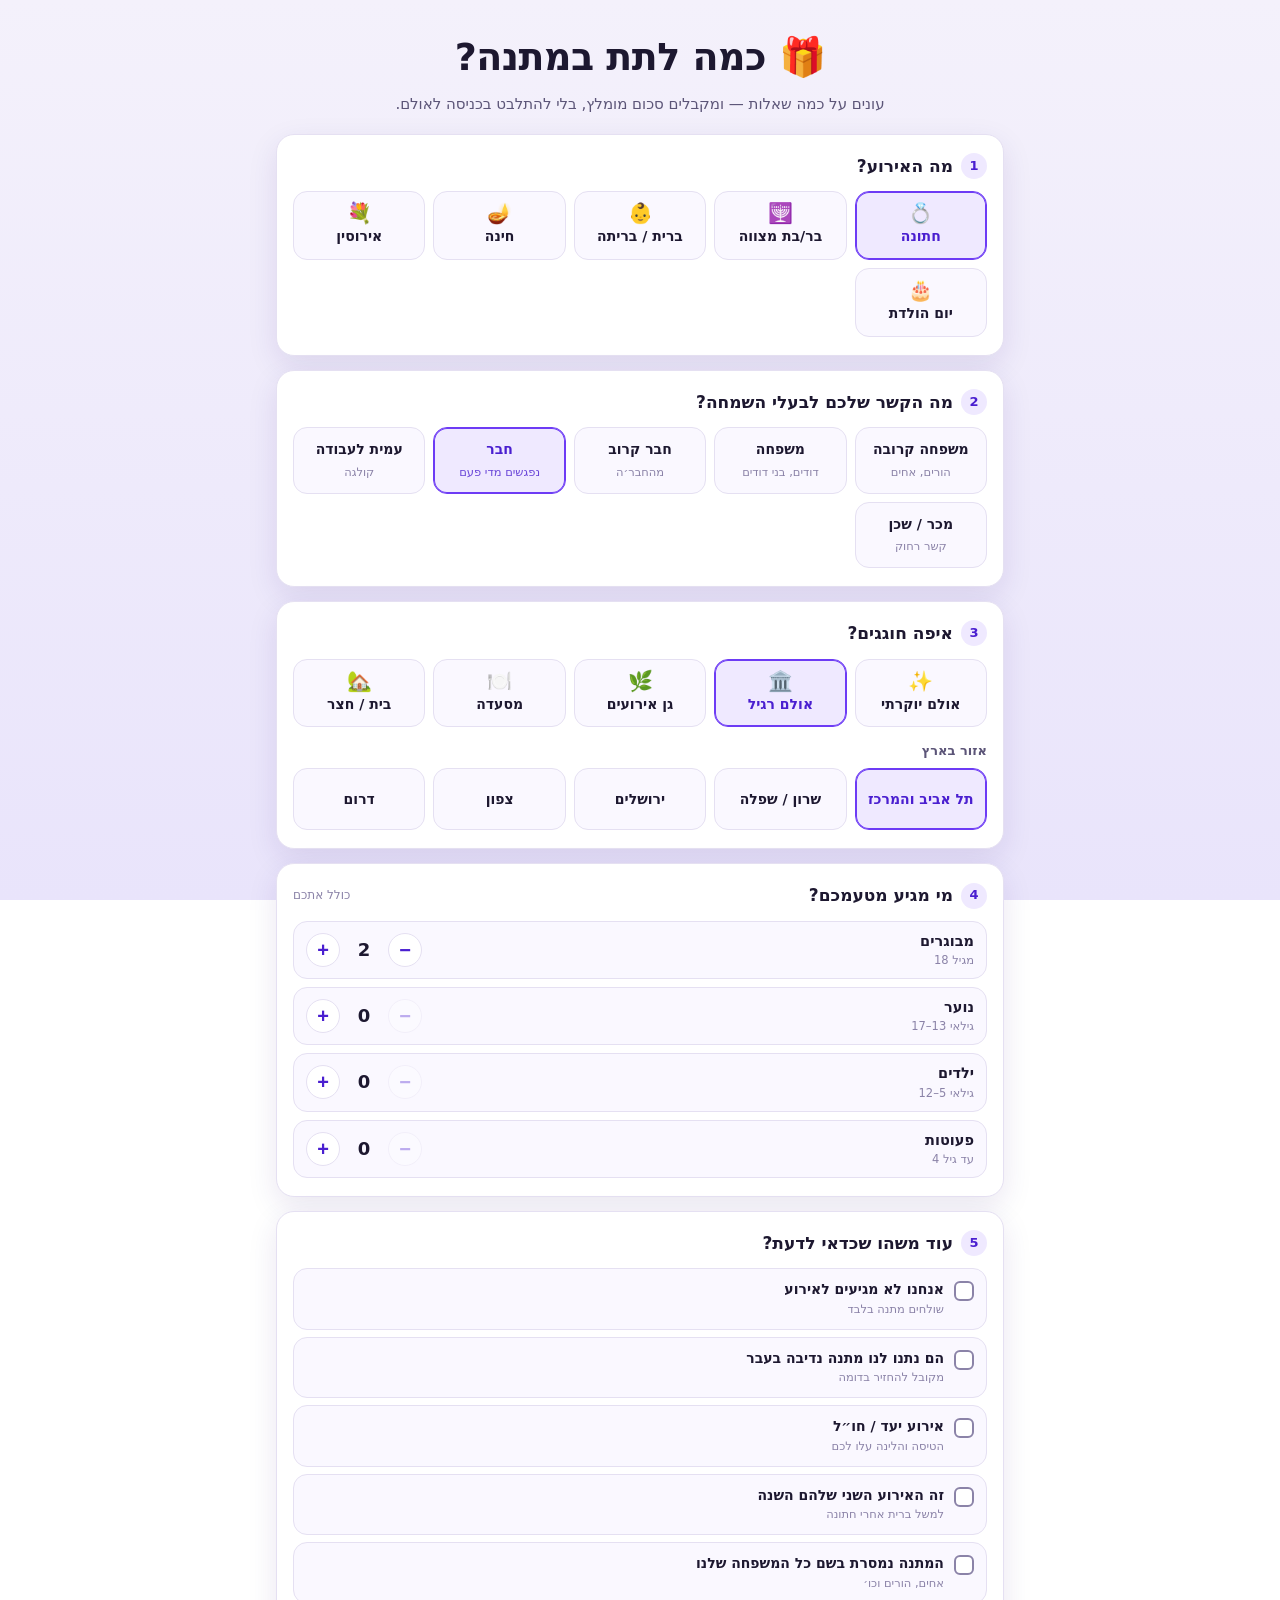
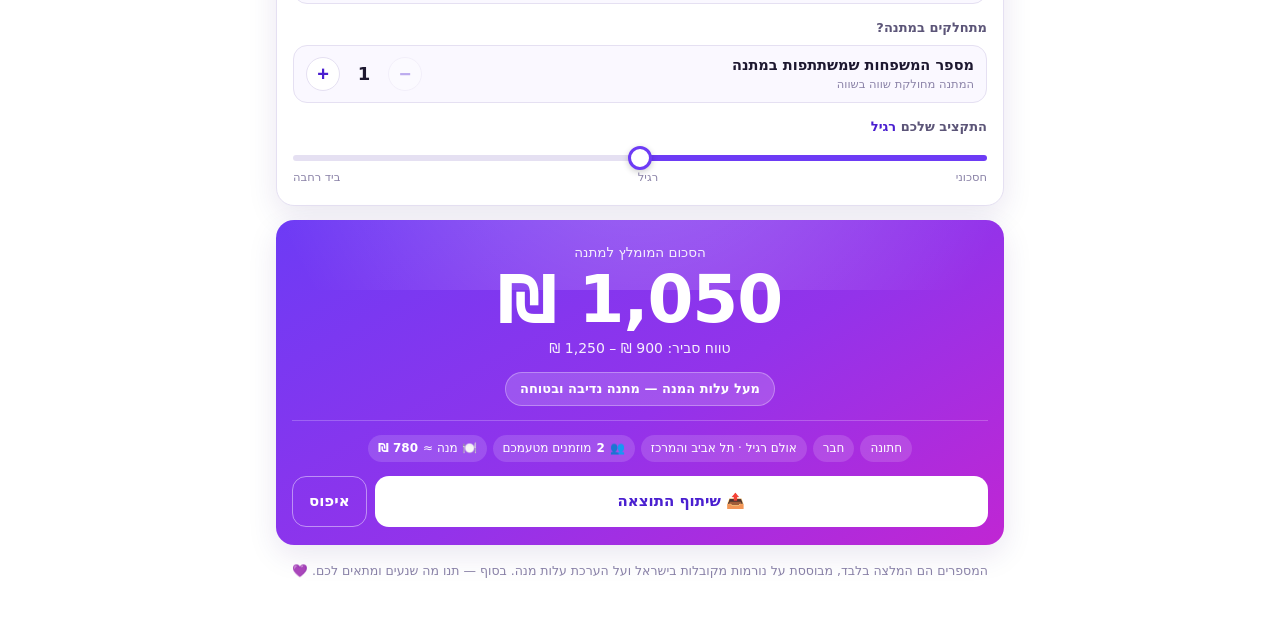
==== index.html @ 2545c708 "Add files via upload" ====
<!DOCTYPE html>
<html lang="he" dir="rtl">
<head>
<meta charset="utf-8">
<meta name="viewport" content="width=device-width, initial-scale=1, viewport-fit=cover">
<title>כמה לתת במתנה? מחשבון מתנות לאירועים</title>
<meta name="description" content="מחשבון עברי שמחשב כמה כסף מקובל לתת במתנה בחתונה, בר מצווה, ברית ואירועים נוספים — לפי הקשר שלכם, סוג האולם, האזור ומספר האורחים.">
<meta name="theme-color" content="#6d3bf5">

<meta property="og:type" content="website">
<meta property="og:site_name" content="כמה לתת במתנה?">
<meta property="og:locale" content="he_IL">
<meta property="og:url" content="https://shayh22.github.io/movie-ticket-booking/">
<meta property="og:title" content="כמה לתת במתנה? 🎁">
<meta property="og:description" content="חתונה? בר מצווה? ברית? עונים על כמה שאלות ומקבלים סכום מומלץ — לפי הקרבה, האולם, האזור וכמה אנשים מגיעים.">
<meta property="og:image" content="https://shayh22.github.io/movie-ticket-booking/og-image.png">
<meta property="og:image:width" content="1200">
<meta property="og:image:height" content="630">
<meta property="og:image:alt" content="מחשבון מתנות לאירועים בעברית">
<meta name="twitter:card" content="summary_large_image">
<meta name="twitter:title" content="כמה לתת במתנה? 🎁">
<meta name="twitter:description" content="מחשבון מתנות לאירועים — סכום מומלץ בכמה קליקים.">
<meta name="twitter:image" content="https://shayh22.github.io/movie-ticket-booking/og-image.png">
<link rel="icon" href="data:image/svg+xml,<svg xmlns='http://www.w3.org/2000/svg' viewBox='0 0 100 100'><text y='.9em' font-size='90'>🎁</text></svg>">

<style>
  :root{
    --bg:#f4f1fb;
    --bg2:#e9e4fb;
    --card:#ffffff;
    --card-soft:#faf8ff;
    --ink:#1d1830;
    --ink-soft:#5c5578;
    --ink-faint:#8b83a8;
    --line:#e5e0f2;
    --brand:#6d3bf5;
    --brand-ink:#4a1fd0;
    --brand-soft:#efe9ff;
    --accent:#f5a524;
    --good:#12a150;
    --shadow:0 10px 30px rgba(50,20,120,.10);
    --radius:18px;
  }
  @media (prefers-color-scheme: dark){
    :root{
      --bg:#14111f;
      --bg2:#1b1730;
      --card:#1e1a2e;
      --card-soft:#252038;
      --ink:#f2effc;
      --ink-soft:#bdb5d6;
      --ink-faint:#8d85a8;
      --line:#332c4d;
      --brand:#a78bfa;
      --brand-ink:#c4b2ff;
      --brand-soft:#2b2447;
      --accent:#fbbf24;
      --good:#4ade80;
      --shadow:0 10px 30px rgba(0,0,0,.35);
    }
  }
  *{box-sizing:border-box}
  html,body{margin:0;padding:0}
  body{
    font-family:"Heebo","Assistant","Rubik",system-ui,-apple-system,"Segoe UI","Noto Sans Hebrew",Arial,sans-serif;
    background:linear-gradient(180deg,var(--bg) 0%,var(--bg2) 100%);
    background-attachment:fixed;
    color:var(--ink);
    line-height:1.55;
    -webkit-text-size-adjust:100%;
    padding:0 0 40px;
  }
  .wrap{max-width:760px;margin:0 auto;padding:0 16px}

  header.top{padding:28px 0 18px;text-align:center}
  header.top h1{margin:0 0 6px;font-size:clamp(26px,6vw,38px);letter-spacing:-.5px}
  header.top h1 .emoji{-webkit-text-fill-color:initial}
  header.top p{margin:0;color:var(--ink-soft);font-size:15px}

  .card{
    background:var(--card);
    border:1px solid var(--line);
    border-radius:var(--radius);
    box-shadow:var(--shadow);
    padding:18px 16px;
    margin-bottom:14px;
  }
  .step{display:flex;align-items:center;gap:8px;margin:0 0 12px}
  .step .num{
    flex:0 0 26px;width:26px;height:26px;border-radius:50%;
    background:var(--brand-soft);color:var(--brand-ink);
    font-size:13px;font-weight:700;display:grid;place-items:center;
  }
  .step h2{margin:0;font-size:17px;font-weight:700}
  .step .hint{margin-inline-start:auto;font-size:12px;color:var(--ink-faint)}

  .chips{display:grid;grid-template-columns:repeat(auto-fit,minmax(112px,1fr));gap:8px}
  .chip{
    appearance:none;-webkit-tap-highlight-color:transparent;
    border:1.5px solid var(--line);background:var(--card-soft);color:var(--ink);
    border-radius:14px;padding:11px 8px;cursor:pointer;text-align:center;
    font:inherit;font-size:14px;font-weight:600;
    transition:transform .12s ease,border-color .12s ease,background .12s ease;
    display:flex;flex-direction:column;align-items:center;gap:3px;min-height:62px;justify-content:center;
  }
  .chip .ic{font-size:20px;line-height:1}
  .chip small{font-weight:500;font-size:11.5px;color:var(--ink-faint);display:block}
  .chip:hover{border-color:var(--brand)}
  .chip:active{transform:scale(.97)}
  .chip[aria-checked="true"]{
    background:var(--brand-soft);border-color:var(--brand);color:var(--brand-ink);
    box-shadow:inset 0 0 0 1px var(--brand);
  }
  .chip[aria-checked="true"] small{color:var(--brand-ink);opacity:.8}
  .chip:focus-visible{outline:3px solid var(--brand);outline-offset:2px}

  .sub{margin-top:14px}
  .sub-label{font-size:13px;font-weight:600;color:var(--ink-soft);margin:0 0 7px}

  .counters{display:grid;gap:8px}
  .counter{
    display:flex;align-items:center;gap:10px;
    background:var(--card-soft);border:1px solid var(--line);border-radius:14px;padding:8px 12px;
  }
  .counter .name{flex:1;font-size:14.5px;font-weight:600}
  .counter .name small{display:block;font-weight:400;font-size:11.5px;color:var(--ink-faint)}
  .counter .val{min-width:28px;text-align:center;font-size:18px;font-weight:700;font-variant-numeric:tabular-nums}
  .rnd{
    width:34px;height:34px;border-radius:50%;border:1.5px solid var(--line);
    background:var(--card);color:var(--brand-ink);font-size:20px;font-weight:700;line-height:1;
    cursor:pointer;display:grid;place-items:center;padding:0;transition:transform .1s ease;
  }
  .rnd:hover{border-color:var(--brand)}
  .rnd:active{transform:scale(.9)}
  .rnd[disabled]{opacity:.35;cursor:not-allowed}

  .toggles{display:grid;gap:7px}
  .toggle{
    display:flex;align-items:flex-start;gap:10px;cursor:pointer;
    background:var(--card-soft);border:1.5px solid var(--line);border-radius:14px;padding:10px 12px;
    font-size:14px;transition:border-color .12s ease,background .12s ease;
  }
  .toggle:hover{border-color:var(--brand)}
  .toggle input{
    appearance:none;-webkit-appearance:none;margin:2px 0 0;flex:0 0 20px;width:20px;height:20px;
    border:2px solid var(--ink-faint);border-radius:6px;background:var(--card);cursor:pointer;position:relative;
  }
  .toggle input:checked{background:var(--brand);border-color:var(--brand)}
  .toggle input:checked::after{
    content:"✓";position:absolute;inset:0;display:grid;place-items:center;
    color:#fff;font-size:13px;font-weight:800;
  }
  .toggle input:focus-visible{outline:3px solid var(--brand);outline-offset:2px}
  .toggle:has(input:checked){border-color:var(--brand);background:var(--brand-soft)}
  .toggle .t-text{font-weight:600}
  .toggle .t-text small{display:block;font-weight:400;font-size:11.5px;color:var(--ink-faint)}

  .slider-row{margin-top:14px}
  input[type=range]{
    -webkit-appearance:none;appearance:none;width:100%;height:6px;border-radius:6px;
    background:linear-gradient(to left,var(--brand) 0%,var(--brand) 50%,var(--line) 50%,var(--line) 100%);
    outline:none;margin:10px 0 4px;
  }
  input[type=range]::-webkit-slider-thumb{
    -webkit-appearance:none;width:24px;height:24px;border-radius:50%;background:#fff;
    border:3px solid var(--brand);cursor:pointer;box-shadow:0 2px 6px rgba(0,0,0,.2);
  }
  input[type=range]::-moz-range-thumb{
    width:20px;height:20px;border-radius:50%;background:#fff;border:3px solid var(--brand);cursor:pointer;
  }
  .scale{display:flex;justify-content:space-between;font-size:11.5px;color:var(--ink-faint)}

  /* result */
  .result{
    background:linear-gradient(150deg,#6d3bf5 0%,#9333ea 55%,#c026d3 100%);
    color:#fff;border:none;text-align:center;padding:22px 16px 18px;position:relative;overflow:hidden;
  }
  .result::after{
    content:"";position:absolute;inset:-40% -20% auto;height:200px;
    background:radial-gradient(circle at 50% 0,rgba(255,255,255,.28),transparent 70%);pointer-events:none;
  }
  .result .lbl{font-size:13.5px;opacity:.9;margin:0}
  .amount{font-size:clamp(44px,13vw,66px);font-weight:800;line-height:1.05;margin:2px 0 0;font-variant-numeric:tabular-nums;letter-spacing:-1px}
  .range{font-size:14px;opacity:.92;margin:4px 0 0;font-variant-numeric:tabular-nums}
  .verdict{
    display:inline-block;margin-top:12px;background:rgba(255,255,255,.16);
    border:1px solid rgba(255,255,255,.3);border-radius:999px;padding:6px 14px;font-size:13px;font-weight:600;
  }
  .breakdown{
    display:flex;flex-wrap:wrap;gap:6px;justify-content:center;margin-top:14px;
    padding-top:14px;border-top:1px solid rgba(255,255,255,.22);
  }
  .bd{
    background:rgba(255,255,255,.14);border-radius:999px;padding:4px 10px;font-size:12px;
    display:inline-flex;gap:5px;align-items:center;
  }
  .bd b{font-weight:700}

  .actions{display:grid;grid-template-columns:1fr auto;gap:8px;margin-top:14px}
  .btn{
    font:inherit;font-size:15px;font-weight:700;border-radius:14px;padding:13px 16px;cursor:pointer;
    border:1.5px solid transparent;transition:transform .1s ease,opacity .12s ease;
    display:inline-flex;align-items:center;justify-content:center;gap:7px;
  }
  .btn:active{transform:scale(.98)}
  .btn-share{background:#fff;color:var(--brand-ink)}
  .btn-ghost{background:transparent;color:#fff;border-color:rgba(255,255,255,.45)}

  .note{font-size:12.5px;color:var(--ink-faint);text-align:center;margin:16px 0 0;padding:0 8px}
  .note a{color:var(--brand-ink)}

  .toast{
    position:fixed;inset-inline:0;bottom:22px;margin:auto;width:max-content;max-width:90vw;
    background:var(--ink);color:var(--bg);padding:10px 18px;border-radius:999px;font-size:14px;font-weight:600;
    opacity:0;transform:translateY(12px);transition:opacity .2s ease,transform .2s ease;pointer-events:none;z-index:9;
  }
  .toast.show{opacity:1;transform:translateY(0)}

  .disabled-block{opacity:.4;pointer-events:none;filter:grayscale(.5)}
  @media (max-width:380px){ .chips{grid-template-columns:repeat(2,1fr)} }
</style>
</head>
<body>

<div class="wrap">
  <header class="top">
    <h1><span class="emoji">🎁</span> כמה לתת במתנה?</h1>
    <p>עונים על כמה שאלות — ומקבלים סכום מומלץ, בלי להתלבט בכניסה לאולם.</p>
  </header>

  <!-- 1 -->
  <section class="card">
    <div class="step"><span class="num">1</span><h2>מה האירוע?</h2></div>
    <div class="chips" id="events" role="radiogroup" aria-label="סוג האירוע"></div>
  </section>

  <!-- 2 -->
  <section class="card">
    <div class="step"><span class="num">2</span><h2>מה הקשר שלכם לבעלי השמחה?</h2></div>
    <div class="chips" id="relations" role="radiogroup" aria-label="מידת הקרבה"></div>
  </section>

  <!-- 3 -->
  <section class="card">
    <div class="step"><span class="num">3</span><h2>איפה חוגגים?</h2></div>
    <div class="chips" id="venues" role="radiogroup" aria-label="סוג המקום"></div>
    <div class="sub">
      <p class="sub-label">אזור בארץ</p>
      <div class="chips" id="regions" role="radiogroup" aria-label="אזור"></div>
    </div>
  </section>

  <!-- 4 -->
  <section class="card" id="guestsCard">
    <div class="step"><span class="num">4</span><h2>מי מגיע מטעמכם?</h2><span class="hint">כולל אתכם</span></div>
    <div class="counters" id="guests"></div>
  </section>

  <!-- 5 -->
  <section class="card">
    <div class="step"><span class="num">5</span><h2>עוד משהו שכדאי לדעת?</h2></div>
    <div class="toggles" id="mods"></div>

    <div class="sub">
      <p class="sub-label">מתחלקים במתנה?</p>
      <div class="counters">
        <div class="counter">
          <div class="name">מספר המשפחות שמשתתפות במתנה<small>המתנה מחולקת שווה בשווה</small></div>
          <button class="rnd" type="button" id="splitMinus" aria-label="פחות משתתפים">−</button>
          <div class="val" id="splitVal" aria-live="polite">1</div>
          <button class="rnd" type="button" id="splitPlus" aria-label="עוד משתתפים">+</button>
        </div>
      </div>
    </div>

    <div class="slider-row">
      <p class="sub-label">התקציב שלכם <span id="budgetLabel" style="color:var(--brand-ink)">רגיל</span></p>
      <input type="range" id="budget" min="0" max="4" step="1" value="2" aria-label="רמת התקציב">
      <div class="scale"><span>חסכוני</span><span>רגיל</span><span>ביד רחבה</span></div>
    </div>
  </section>

  <!-- result -->
  <section class="card result" aria-live="polite">
    <p class="lbl" id="resultLabel">הסכום המומלץ למתנה</p>
    <p class="amount" id="amount">₪0</p>
    <p class="range" id="range"></p>
    <div><span class="verdict" id="verdict"></span></div>
    <div class="breakdown" id="breakdown"></div>
    <div class="actions">
      <button class="btn btn-share" id="shareBtn" type="button">📤 שיתוף התוצאה</button>
      <button class="btn btn-ghost" id="resetBtn" type="button">איפוס</button>
    </div>
  </section>

  <p class="note">
    המספרים הם המלצה בלבד, מבוססת על נורמות מקובלות בישראל ועל הערכת עלות מנה.
    בסוף — תנו מה שנעים ומתאים לכם. 💜
  </p>
</div>

<div class="toast" id="toast"></div>

<script>
/* ═══════════════════════════════════════════════════════════════
   CONFIG — כל טבלאות החישוב במקום אחד. אפשר לכוונן בלי לגעת בקוד.
   base  = הסכום ההתחלתי לאדם אחד (₪)
   plate = עלות מנה משוערת לאדם (₪) — משמשת כרצפה: לא נותנים פחות מהמנה
   mult  = מקדם הכפלה
   ═══════════════════════════════════════════════════════════════ */
const CONFIG = {
  currency: 'ILS',
  roundTo: 50,          // עיגול הסכום הסופי
  rangeDown: 0.85,      // גבול תחתון של הטווח המוצג
  rangeUp: 1.20,        // גבול עליון של הטווח המוצג
  minGift: 100,         // מתחת לזה לא מציעים
  notAttendingFactor: 0.55, // מתנה כשלא מגיעים לאירוע

  events: {
    wedding:   { label:'חתונה',        ic:'💍', base:450, plate:340 },
    barmitzva: { label:'בר/בת מצווה',  ic:'🕎', base:360, plate:280 },
    brit:      { label:'ברית / בריתה', ic:'👶', base:280, plate:180 },
    henna:     { label:'חינה',         ic:'🪔', base:350, plate:250 },
    engagement:{ label:'אירוסין',      ic:'💐', base:300, plate:190 },
    birthday:  { label:'יום הולדת',    ic:'🎂', base:200, plate:120 }
  },

  relations: {
    family1:  { label:'משפחה קרובה', note:'הורים, אחים', mult:1.75 },
    family2:  { label:'משפחה',       note:'דודים, בני דודים', mult:1.25 },
    bff:      { label:'חבר קרוב',    note:'מהחבר׳ה', mult:1.30 },
    friend:   { label:'חבר',         note:'נפגשים מדי פעם', mult:1.00 },
    colleague:{ label:'עמית לעבודה', note:'קולגה', mult:0.85 },
    acquaint: { label:'מכר / שכן',   note:'קשר רחוק', mult:0.75 }
  },

  venues: {
    luxury:  { label:'אולם יוקרתי', ic:'✨', mult:1.25, plate:1.45 },
    hall:    { label:'אולם רגיל',   ic:'🏛️', mult:1.00, plate:1.00 },
    garden:  { label:'גן אירועים',  ic:'🌿', mult:1.05, plate:1.10 },
    resto:   { label:'מסעדה',       ic:'🍽️', mult:1.05, plate:1.05 },
    home:    { label:'בית / חצר',   ic:'🏡', mult:0.75, plate:0.45 }
  },

  regions: {
    center: { label:'תל אביב והמרכז', mult:1.15 },
    sharon: { label:'שרון / שפלה',    mult:1.05 },
    jlm:    { label:'ירושלים',        mult:1.00 },
    north:  { label:'צפון',           mult:0.92 },
    south:  { label:'דרום',           mult:0.92 }
  },

  // כמה "שווה" כל אורח בחישוב (מבוגר = 1)
  guests: [
    { id:'adults',   label:'מבוגרים',  note:'מגיל 18',       weight:1.00, def:2, max:12 },
    { id:'teens',    label:'נוער',     note:'גילאי 13–17',   weight:0.80, def:0, max:10 },
    { id:'kids',     label:'ילדים',    note:'גילאי 5–12',    weight:0.45, def:0, max:10 },
    { id:'toddlers', label:'פעוטות',   note:'עד גיל 4',      weight:0.00, def:0, max:10 }
  ],

  modifiers: [
    { id:'notAttending', label:'אנחנו לא מגיעים לאירוע', note:'שולחים מתנה בלבד', special:'notAttending' },
    { id:'generousPast', label:'הם נתנו לנו מתנה נדיבה בעבר', note:'מקובל להחזיר בדומה', mult:1.12 },
    { id:'destination',  label:'אירוע יעד / חו״ל', note:'הטיסה והלינה עלו לכם', mult:0.85 },
    { id:'secondEvent',  label:'זה האירוע השני שלהם השנה', note:'למשל ברית אחרי חתונה', mult:0.90 },
    { id:'closeCircle',  label:'המתנה נמסרת בשם כל המשפחה שלנו', note:'אחים, הורים וכו׳', mult:1.15 }
  ],

  budgets: [
    { label:'חסכוני מאוד', mult:0.78 },
    { label:'חסכוני',      mult:0.90 },
    { label:'רגיל',        mult:1.00 },
    { label:'נדיב',        mult:1.12 },
    { label:'ביד רחבה',    mult:1.28 }
  ],

  // הודעת סיכום לפי היחס בין המתנה לעלות המנה
  verdicts: [
    { min:0.00, text:'מכסה חלק מהמנה — מתאים כשלא מגיעים או כשהקשר רחוק' },
    { min:1.00, text:'מכסה את המנה — סכום מכובד ומקובל' },
    { min:1.25, text:'מעל עלות המנה — מתנה נדיבה ובטוחה' },
    { min:1.70, text:'מתנה מאוד נדיבה — מתאימה לקשר קרוב במיוחד' }
  ],

  defaults: { event:'wedding', relation:'friend', venue:'hall', region:'center', budget:2 },

  share: {
    url: 'https://shayh22.github.io/movie-ticket-booking/',
    title: 'כמה לתת במתנה? 🎁'
  },

  storageKey: 'gift-calc-v1'
};

/* ═══════════════ מצב ═══════════════ */
const state = {
  event: CONFIG.defaults.event,
  relation: CONFIG.defaults.relation,
  venue: CONFIG.defaults.venue,
  region: CONFIG.defaults.region,
  budget: CONFIG.defaults.budget,
  split: 1,
  guests: {},
  mods: {}
};
CONFIG.guests.forEach(g => state.guests[g.id] = g.def);
CONFIG.modifiers.forEach(m => state.mods[m.id] = false);

const $ = sel => document.querySelector(sel);
const nis = new Intl.NumberFormat('he-IL', {
  style:'currency', currency:CONFIG.currency, maximumFractionDigits:0, minimumFractionDigits:0
});
const roundTo = (n, step) => Math.round(n / step) * step;

/* ═══════════════ בניית ממשק ═══════════════ */
function buildChips(container, table, key, withNote){
  container.innerHTML = '';
  Object.entries(table).forEach(([id, item]) => {
    const btn = document.createElement('button');
    btn.type = 'button';
    btn.className = 'chip';
    btn.setAttribute('role','radio');
    btn.dataset.id = id;
    btn.innerHTML =
      (item.ic ? `<span class="ic">${item.ic}</span>` : '') +
      `<span>${item.label}</span>` +
      (withNote && item.note ? `<small>${item.note}</small>` : '');
    btn.addEventListener('click', () => { state[key] = id; syncChips(container, key); calc(); save(); });
    container.appendChild(btn);
  });
  syncChips(container, key);
}
function syncChips(container, key){
  container.querySelectorAll('.chip').forEach(c => {
    const on = c.dataset.id === state[key];
    c.setAttribute('aria-checked', on ? 'true' : 'false');
    c.tabIndex = on ? 0 : -1;
  });
}

function buildGuests(){
  const box = $('#guests');
  box.innerHTML = '';
  CONFIG.guests.forEach(g => {
    const row = document.createElement('div');
    row.className = 'counter';
    row.innerHTML = `
      <div class="name">${g.label}<small>${g.note}</small></div>
      <button class="rnd" type="button" data-act="-" aria-label="הפחתת ${g.label}">−</button>
      <div class="val" id="v-${g.id}" aria-live="polite">${state.guests[g.id]}</div>
      <button class="rnd" type="button" data-act="+" aria-label="הוספת ${g.label}">+</button>`;
    row.querySelectorAll('.rnd').forEach(b => b.addEventListener('click', () => {
      const d = b.dataset.act === '+' ? 1 : -1;
      state.guests[g.id] = Math.min(g.max, Math.max(0, state.guests[g.id] + d));
      $('#v-' + g.id).textContent = state.guests[g.id];
      refreshGuestButtons(); calc(); save();
    }));
    box.appendChild(row);
  });
  refreshGuestButtons();
}
function refreshGuestButtons(){
  CONFIG.guests.forEach((g, i) => {
    const row = $('#guests').children[i];
    row.querySelector('[data-act="-"]').disabled = state.guests[g.id] <= 0;
    row.querySelector('[data-act="+"]').disabled = state.guests[g.id] >= g.max;
    $('#v-' + g.id).textContent = state.guests[g.id];
  });
}

function buildMods(){
  const box = $('#mods');
  box.innerHTML = '';
  CONFIG.modifiers.forEach(m => {
    const lab = document.createElement('label');
    lab.className = 'toggle';
    lab.innerHTML = `<input type="checkbox" id="m-${m.id}">
      <span class="t-text">${m.label}<small>${m.note}</small></span>`;
    const input = lab.querySelector('input');
    input.checked = !!state.mods[m.id];
    input.addEventListener('change', () => { state.mods[m.id] = input.checked; calc(); save(); });
    box.appendChild(lab);
  });
}

function buildSplit(){
  const upd = () => {
    $('#splitVal').textContent = state.split;
    $('#splitMinus').disabled = state.split <= 1;
    $('#splitPlus').disabled = state.split >= 10;
  };
  $('#splitMinus').addEventListener('click', () => { state.split = Math.max(1, state.split - 1); upd(); calc(); save(); });
  $('#splitPlus').addEventListener('click', () => { state.split = Math.min(10, state.split + 1); upd(); calc(); save(); });
  upd();
}

function buildBudget(){
  const sl = $('#budget');
  sl.value = state.budget;
  const paint = () => {
    const pct = (sl.value / (CONFIG.budgets.length - 1)) * 100;
    // הסליידר RTL: המילוי מתחיל מימין (מינימום) לכיוון שמאל
    sl.style.background = `linear-gradient(to left,var(--brand) 0%,var(--brand) ${pct}%,var(--line) ${pct}%,var(--line) 100%)`;
    $('#budgetLabel').textContent = CONFIG.budgets[sl.value].label;
  };
  sl.addEventListener('input', () => { state.budget = +sl.value; paint(); calc(); save(); });
  paint();
}

/* ═══════════════ החישוב ═══════════════ */
function compute(){
  const ev  = CONFIG.events[state.event];
  const rel = CONFIG.relations[state.relation];
  const ven = CONFIG.venues[state.venue];
  const reg = CONFIG.regions[state.region];
  const bud = CONFIG.budgets[state.budget];
  const notAttending = !!state.mods.notAttending;

  // משקל האורחים
  let weight = 0, heads = 0;
  CONFIG.guests.forEach(g => { weight += state.guests[g.id] * g.weight; heads += state.guests[g.id]; });
  if (!notAttending && weight === 0) weight = 1; // תמיד לפחות אדם אחד

  // מקדמי ההתאמות שנבחרו
  let modMult = 1;
  const activeMods = [];
  CONFIG.modifiers.forEach(m => {
    if (state.mods[m.id] && m.mult){ modMult *= m.mult; activeMods.push(m.label); }
  });

  // עלות מנה משוערת
  const plateCost = notAttending ? 0 : roundTo(ev.plate * ven.plate * reg.mult * weight, 10);

  let total;
  if (notAttending){
    total = ev.base * rel.mult * reg.mult * CONFIG.notAttendingFactor * modMult * bud.mult;
  } else {
    total = ev.base * weight * rel.mult * ven.mult * reg.mult * modMult * bud.mult;
    total = Math.max(total, plateCost); // רצפה: לפחות עלות המנה
  }

  total = Math.max(CONFIG.minGift, roundTo(total, CONFIG.roundTo));

  const perFamily = Math.max(CONFIG.minGift, roundTo(total / state.split, CONFIG.roundTo));
  const shown = state.split > 1 ? perFamily : total;

  const ratio = plateCost > 0 ? total / plateCost : 0;
  let verdict = CONFIG.verdicts[0].text;
  CONFIG.verdicts.forEach(v => { if (ratio >= v.min) verdict = v.text; });
  if (total <= CONFIG.minGift) verdict = 'סכום מינימלי מכובד לאירוע קטן או קשר רחוק';
  if (notAttending) verdict = 'מתנה ללא השתתפות באירוע — אין עלות מנה לכסות';

  return {
    total, shown, perFamily, plateCost, heads, weight, notAttending, activeMods,
    min: Math.max(CONFIG.minGift, roundTo(shown * CONFIG.rangeDown, CONFIG.roundTo)),
    max: roundTo(shown * CONFIG.rangeUp, CONFIG.roundTo),
    verdict,
    labels: { event: ev.label, relation: rel.label, venue: ven.label, region: reg.label, budget: bud.label }
  };
}

/* ═══════════════ תצוגה ═══════════════ */
let animFrom = 0, animId = null;
function animateAmount(to){
  cancelAnimationFrame(animId);
  const from = animFrom, start = performance.now(), dur = 380;
  const tick = now => {
    const t = Math.min(1, (now - start) / dur);
    const eased = 1 - Math.pow(1 - t, 3);
    const val = Math.round((from + (to - from) * eased) / 10) * 10;
    $('#amount').textContent = nis.format(t === 1 ? to : val);
    if (t < 1) animId = requestAnimationFrame(tick);
  };
  animId = requestAnimationFrame(tick);
  animFrom = to;
}

let last = null;
function calc(){
  const r = compute();
  last = r;

  $('#guestsCard').classList.toggle('disabled-block', r.notAttending);
  $('#resultLabel').textContent = state.split > 1 ? 'החלק שלכם במתנה המשותפת' : 'הסכום המומלץ למתנה';

  animateAmount(r.shown);
  $('#range').textContent = `טווח סביר: ${nis.format(r.min)} – ${nis.format(r.max)}`;
  $('#verdict').textContent = r.verdict;

  const bits = [
    `<span class="bd">${r.labels.event}</span>`,
    `<span class="bd">${r.labels.relation}</span>`,
    `<span class="bd">${r.labels.venue} · ${r.labels.region}</span>`
  ];
  if (!r.notAttending){
    bits.push(`<span class="bd">👥 <b>${r.heads}</b> מוזמנים מטעמכם</span>`);
    bits.push(`<span class="bd">🍽️ מנה ≈ <b>${nis.format(r.plateCost)}</b></span>`);
  }
  if (state.split > 1) bits.push(`<span class="bd">סה״כ המתנה <b>${nis.format(r.total)}</b> ÷ ${state.split}</span>`);
  r.activeMods.forEach(m => bits.push(`<span class="bd">${m}</span>`));
  $('#breakdown').innerHTML = bits.join('');
}

/* ═══════════════ שיתוף ═══════════════ */
function shareText(){
  const r = last || compute();
  const who = state.split > 1 ? 'החלק שלנו במתנה' : 'הסכום המומלץ';
  return `🎁 כמה לתת במתנה?\n${r.labels.event} · ${r.labels.relation} · ${r.labels.venue}\n${who}: ${nis.format(r.shown)} (טווח ${nis.format(r.min)}–${nis.format(r.max)})\n\nתבדקו גם אתם:`;
}
function shareUrl(){
  return location.protocol.startsWith('http') ? location.href.split('#')[0] : CONFIG.share.url;
}
async function doShare(){
  const text = shareText(), url = shareUrl();
  if (navigator.share){
    try { await navigator.share({ title: CONFIG.share.title, text, url }); return; }
    catch(e){ if (e && e.name === 'AbortError') return; }
  }
  window.open('https://wa.me/?text=' + encodeURIComponent(text + '\n' + url), '_blank', 'noopener');
}
function toast(msg){
  const t = $('#toast');
  t.textContent = msg; t.classList.add('show');
  clearTimeout(t._id); t._id = setTimeout(() => t.classList.remove('show'), 2200);
}

/* ═══════════════ שמירה מקומית ═══════════════ */
function save(){
  try { localStorage.setItem(CONFIG.storageKey, JSON.stringify(state)); } catch(e){}
}
function load(){
  try {
    const raw = localStorage.getItem(CONFIG.storageKey);
    if (!raw) return;
    const s = JSON.parse(raw);
    if (CONFIG.events[s.event]) state.event = s.event;
    if (CONFIG.relations[s.relation]) state.relation = s.relation;
    if (CONFIG.venues[s.venue]) state.venue = s.venue;
    if (CONFIG.regions[s.region]) state.region = s.region;
    if (Number.isInteger(s.budget) && CONFIG.budgets[s.budget]) state.budget = s.budget;
    if (Number.isInteger(s.split)) state.split = Math.min(10, Math.max(1, s.split));
    CONFIG.guests.forEach(g => {
      const v = s.guests && s.guests[g.id];
      if (Number.isInteger(v)) state.guests[g.id] = Math.min(g.max, Math.max(0, v));
    });
    CONFIG.modifiers.forEach(m => { if (s.mods) state.mods[m.id] = !!s.mods[m.id]; });
  } catch(e){}
}
function reset(){
  Object.assign(state, CONFIG.defaults, { split:1 });
  CONFIG.guests.forEach(g => state.guests[g.id] = g.def);
  CONFIG.modifiers.forEach(m => state.mods[m.id] = false);
  try { localStorage.removeItem(CONFIG.storageKey); } catch(e){}
  render();
  toast('הכול חזר להתחלה');
}

/* ═══════════════ הפעלה ═══════════════ */
function render(){
  buildChips($('#events'), CONFIG.events, 'event', false);
  buildChips($('#relations'), CONFIG.relations, 'relation', true);
  buildChips($('#venues'), CONFIG.venues, 'venue', false);
  buildChips($('#regions'), CONFIG.regions, 'region', false);
  buildGuests();
  buildMods();
  $('#budget').value = state.budget;
  $('#budget').dispatchEvent(new Event('input'));
  $('#splitVal').textContent = state.split;
  $('#splitMinus').disabled = state.split <= 1;
  $('#splitPlus').disabled = state.split >= 10;
  calc();
}

load();
buildSplit();
buildBudget();
render();
$('#shareBtn').addEventListener('click', doShare);
$('#resetBtn').addEventListener('click', reset);
</script>
</body>
</html>
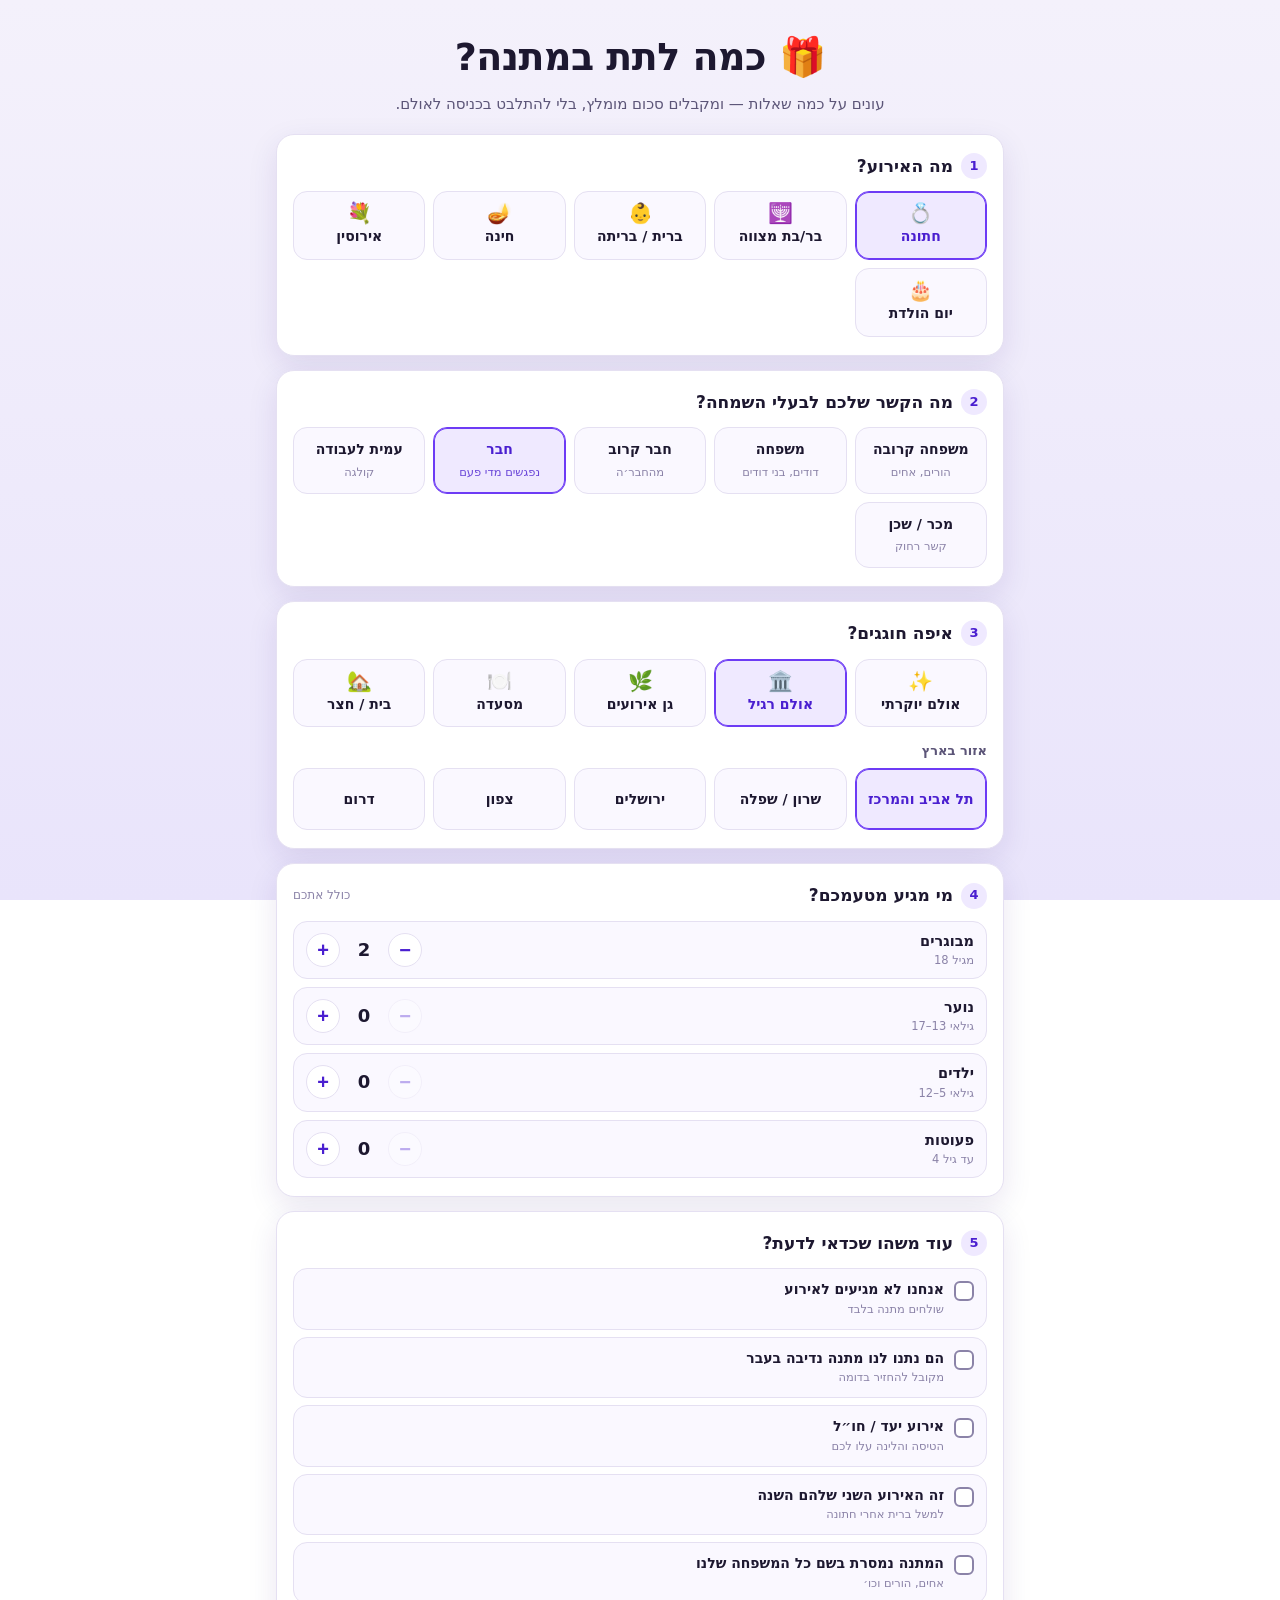
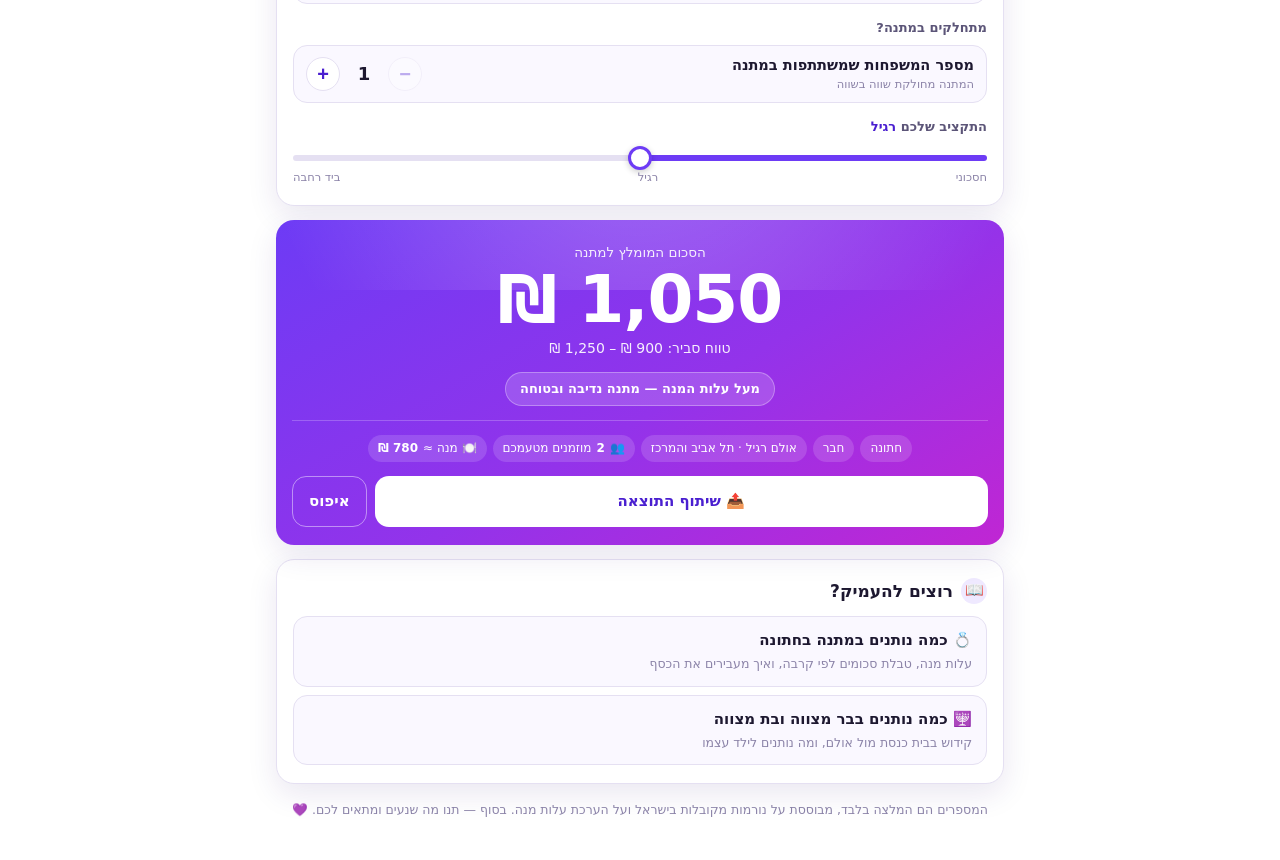
==== commit af944ba7: "Add guide pages, traffic measurement, and fix site URLs The uploaded index.html still pointed its og" ====
--- a/index.html
+++ b/index.html
@@ -6,21 +6,27 @@
 <title>כמה לתת במתנה? מחשבון מתנות לאירועים</title>
 <meta name="description" content="מחשבון עברי שמחשב כמה כסף מקובל לתת במתנה בחתונה, בר מצווה, ברית ואירועים נוספים — לפי הקשר שלכם, סוג האולם, האזור ומספר האורחים.">
 <meta name="theme-color" content="#6d3bf5">
-
+<link rel="canonical" href="https://shayh22.github.io/matana/">
+
+<!-- ═══ כתובת הפרסום ═══
+     כרגע: https://shayh22.github.io/matana/
+     אחרי חיבור דומיין: להחליף ל-https://kamalatet.com/ בשלושת ה-meta למטה
+     וב-CONFIG.share.url שבתחתית ה-script. עד אז גיטהאב מפנה אוטומטית,
+     כך שהתצוגה המקדימה בוואטסאפ ממשיכה לעבוד גם בלי לשנות. -->
 <meta property="og:type" content="website">
 <meta property="og:site_name" content="כמה לתת במתנה?">
 <meta property="og:locale" content="he_IL">
-<meta property="og:url" content="https://shayh22.github.io/movie-ticket-booking/">
+<meta property="og:url" content="https://shayh22.github.io/matana/">
 <meta property="og:title" content="כמה לתת במתנה? 🎁">
 <meta property="og:description" content="חתונה? בר מצווה? ברית? עונים על כמה שאלות ומקבלים סכום מומלץ — לפי הקרבה, האולם, האזור וכמה אנשים מגיעים.">
-<meta property="og:image" content="https://shayh22.github.io/movie-ticket-booking/og-image.png">
+<meta property="og:image" content="https://shayh22.github.io/matana/og-image.png">
 <meta property="og:image:width" content="1200">
 <meta property="og:image:height" content="630">
 <meta property="og:image:alt" content="מחשבון מתנות לאירועים בעברית">
 <meta name="twitter:card" content="summary_large_image">
 <meta name="twitter:title" content="כמה לתת במתנה? 🎁">
 <meta name="twitter:description" content="מחשבון מתנות לאירועים — סכום מומלץ בכמה קליקים.">
-<meta name="twitter:image" content="https://shayh22.github.io/movie-ticket-booking/og-image.png">
+<meta name="twitter:image" content="https://shayh22.github.io/matana/og-image.png">
 <link rel="icon" href="data:image/svg+xml,<svg xmlns='http://www.w3.org/2000/svg' viewBox='0 0 100 100'><text y='.9em' font-size='90'>🎁</text></svg>">
 
 <style>
@@ -216,6 +222,18 @@
   }
   .toast.show{opacity:1;transform:translateY(0)}
 
+  .guides .step .num{font-size:15px}
+  .more{display:grid;gap:8px}
+  .more a{
+    display:block;background:var(--card-soft);border:1.5px solid var(--line);border-radius:14px;
+    padding:12px 14px;text-decoration:none;color:var(--ink);font-weight:700;font-size:15px;
+    transition:border-color .12s ease;
+  }
+  .more a:hover{border-color:var(--brand)}
+  .more a small{display:block;font-weight:400;font-size:12.5px;color:var(--ink-faint);margin-top:2px}
+  #visitCounter{margin-top:6px}
+  #visitCounter b{color:var(--ink-soft)}
+
   .disabled-block{opacity:.4;pointer-events:none;filter:grayscale(.5)}
   @media (max-width:380px){ .chips{grid-template-columns:repeat(2,1fr)} }
 </style>
@@ -293,10 +311,19 @@
     </div>
   </section>
 
+  <section class="card guides">
+    <div class="step"><span class="num">📖</span><h2>רוצים להעמיק?</h2></div>
+    <div class="more">
+      <a href="wedding.html">💍 כמה נותנים במתנה בחתונה<small>עלות מנה, טבלת סכומים לפי קרבה, ואיך מעבירים את הכסף</small></a>
+      <a href="bar-mitzva.html">🕎 כמה נותנים בבר מצווה ובת מצווה<small>קידוש בבית כנסת מול אולם, ומה נותנים לילד עצמו</small></a>
+    </div>
+  </section>
+
   <p class="note">
     המספרים הם המלצה בלבד, מבוססת על נורמות מקובלות בישראל ועל הערכת עלות מנה.
     בסוף — תנו מה שנעים ומתאים לכם. 💜
   </p>
+  <p class="note" id="visitCounter" hidden>👀 <b data-count>0</b> בדיקות באתר עד כה</p>
 </div>
 
 <div class="toast" id="toast"></div>
@@ -385,7 +412,7 @@
   defaults: { event:'wedding', relation:'friend', venue:'hall', region:'center', budget:2 },
 
   share: {
-    url: 'https://shayh22.github.io/movie-ticket-booking/',
+    url: 'https://shayh22.github.io/matana/',
     title: 'כמה לתת במתנה? 🎁'
   },
 
@@ -678,5 +705,6 @@
 $('#shareBtn').addEventListener('click', doShare);
 $('#resetBtn').addEventListener('click', reset);
 </script>
+<script src="site.js"></script>
 </body>
 </html>
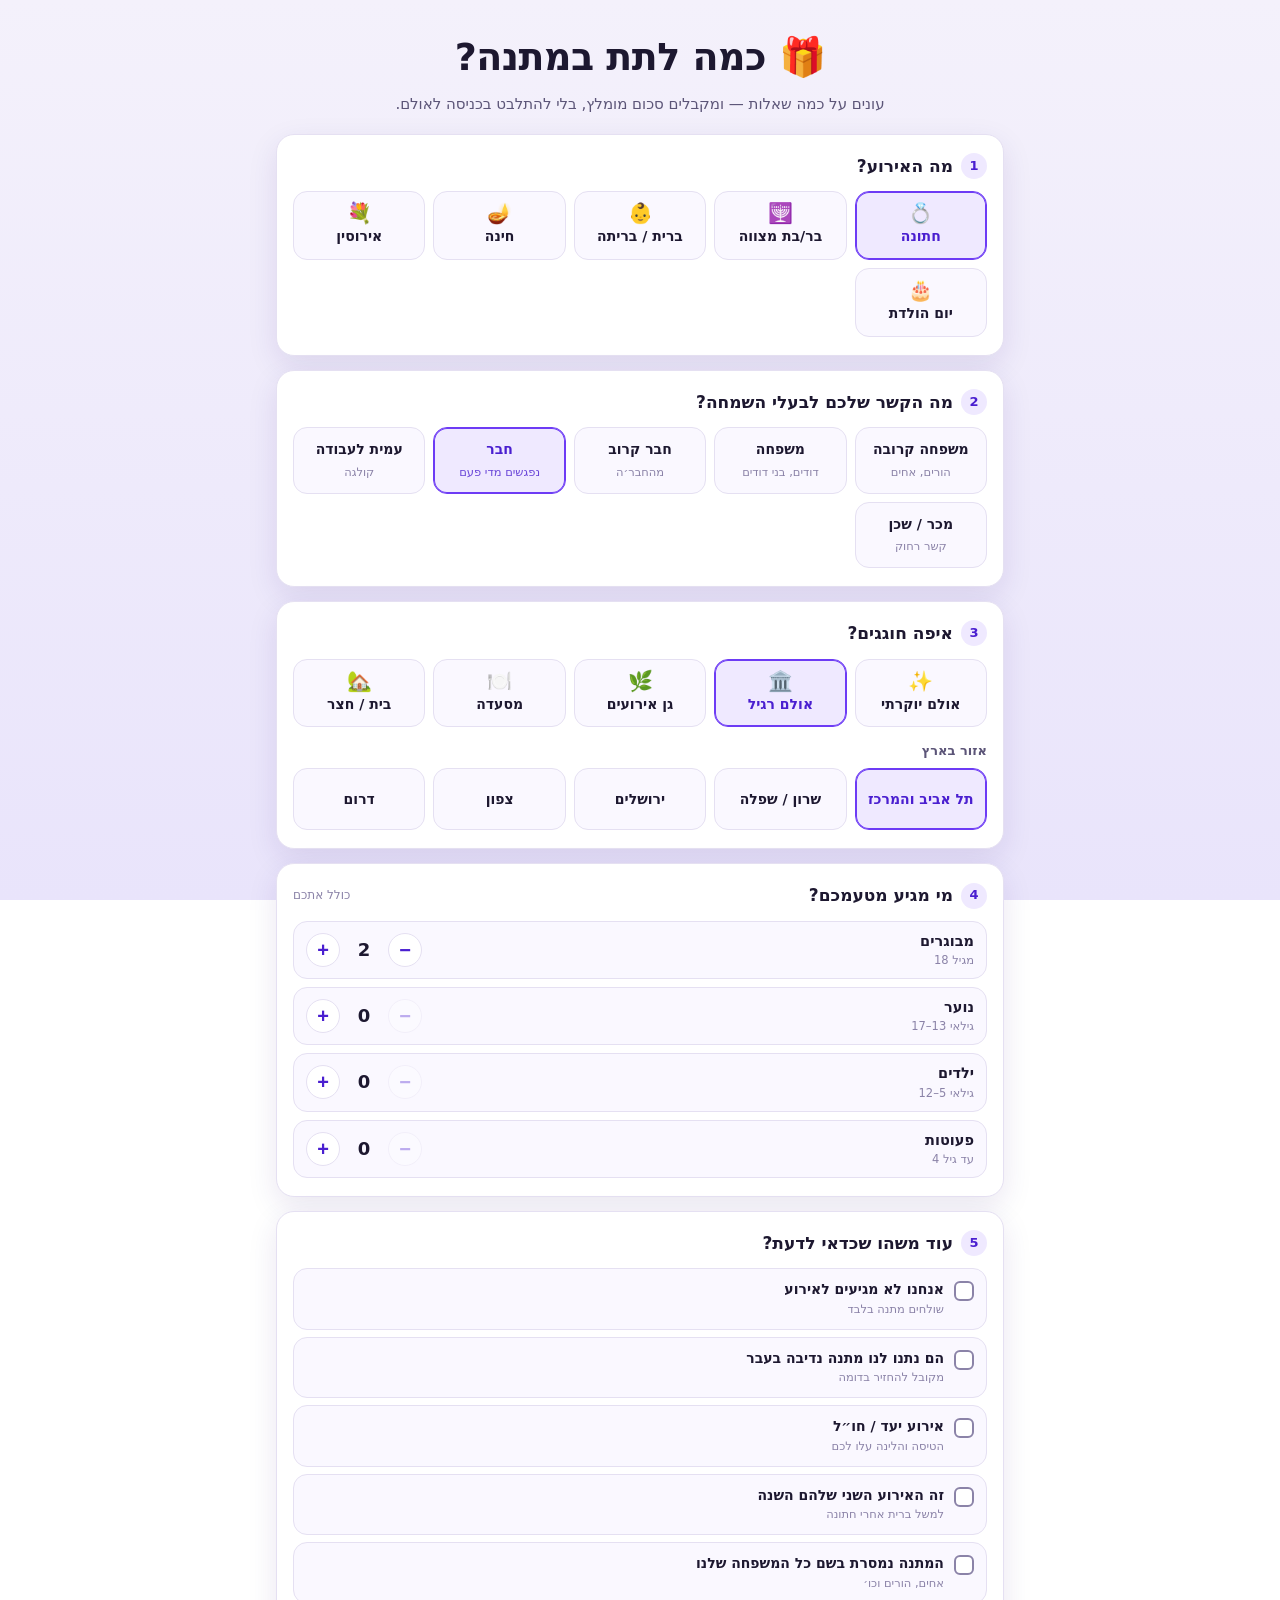
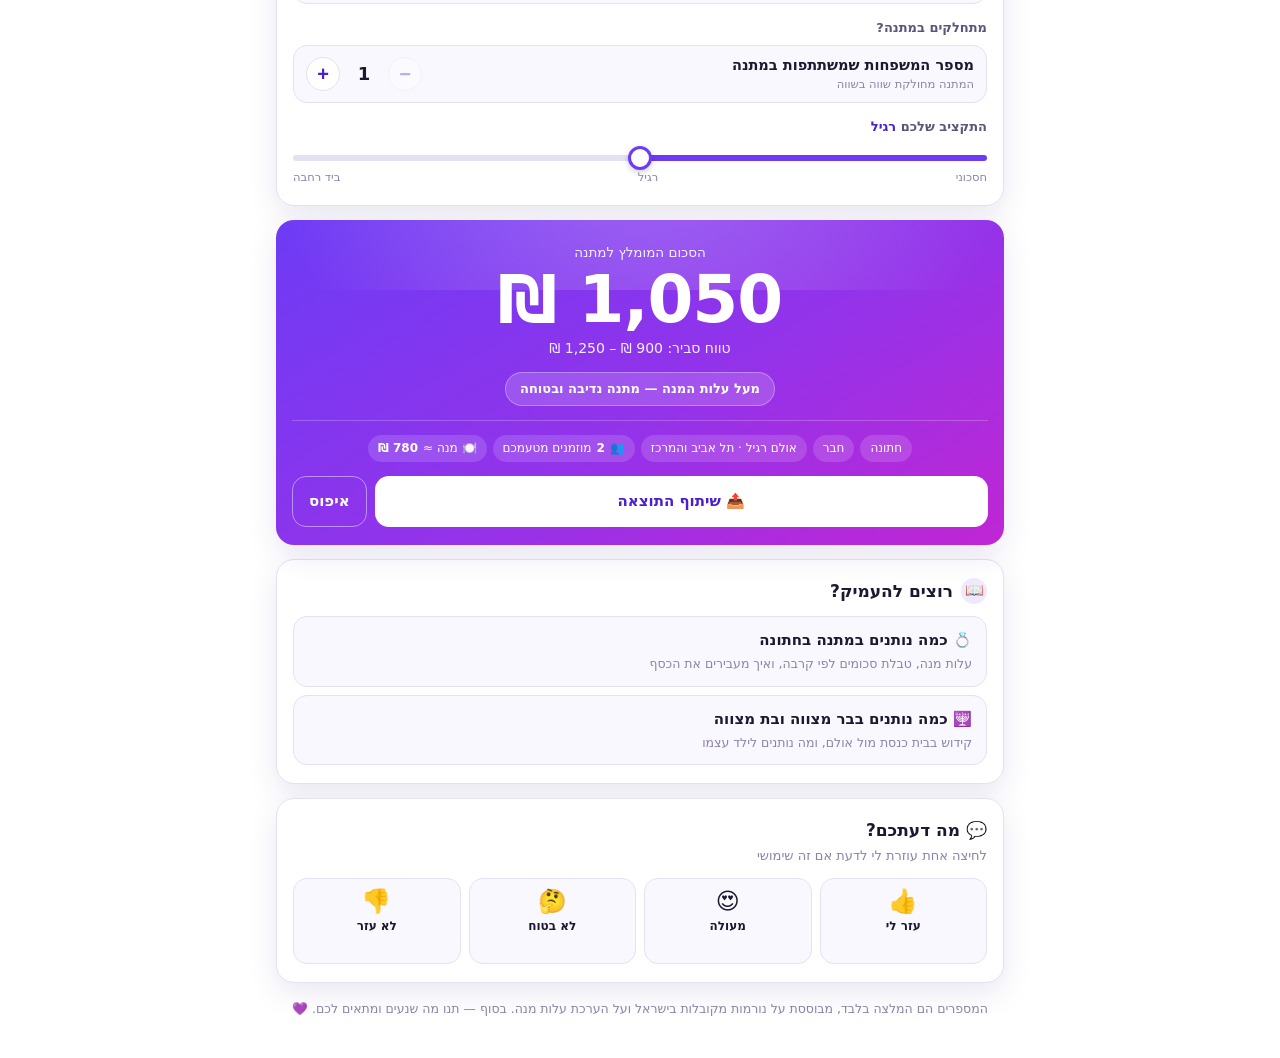
==== commit ffe059d9: "Add visitor reactions and a comment box feedback.js injects the widget, styles included, into any pa" ====
--- a/index.html
+++ b/index.html
@@ -319,6 +319,8 @@
     </div>
   </section>
 
+  <div id="feedback"></div>
+
   <p class="note">
     המספרים הם המלצה בלבד, מבוססת על נורמות מקובלות בישראל ועל הערכת עלות מנה.
     בסוף — תנו מה שנעים ומתאים לכם. 💜
@@ -706,5 +708,6 @@
 $('#resetBtn').addEventListener('click', reset);
 </script>
 <script src="site.js"></script>
+<script src="feedback.js"></script>
 </body>
 </html>
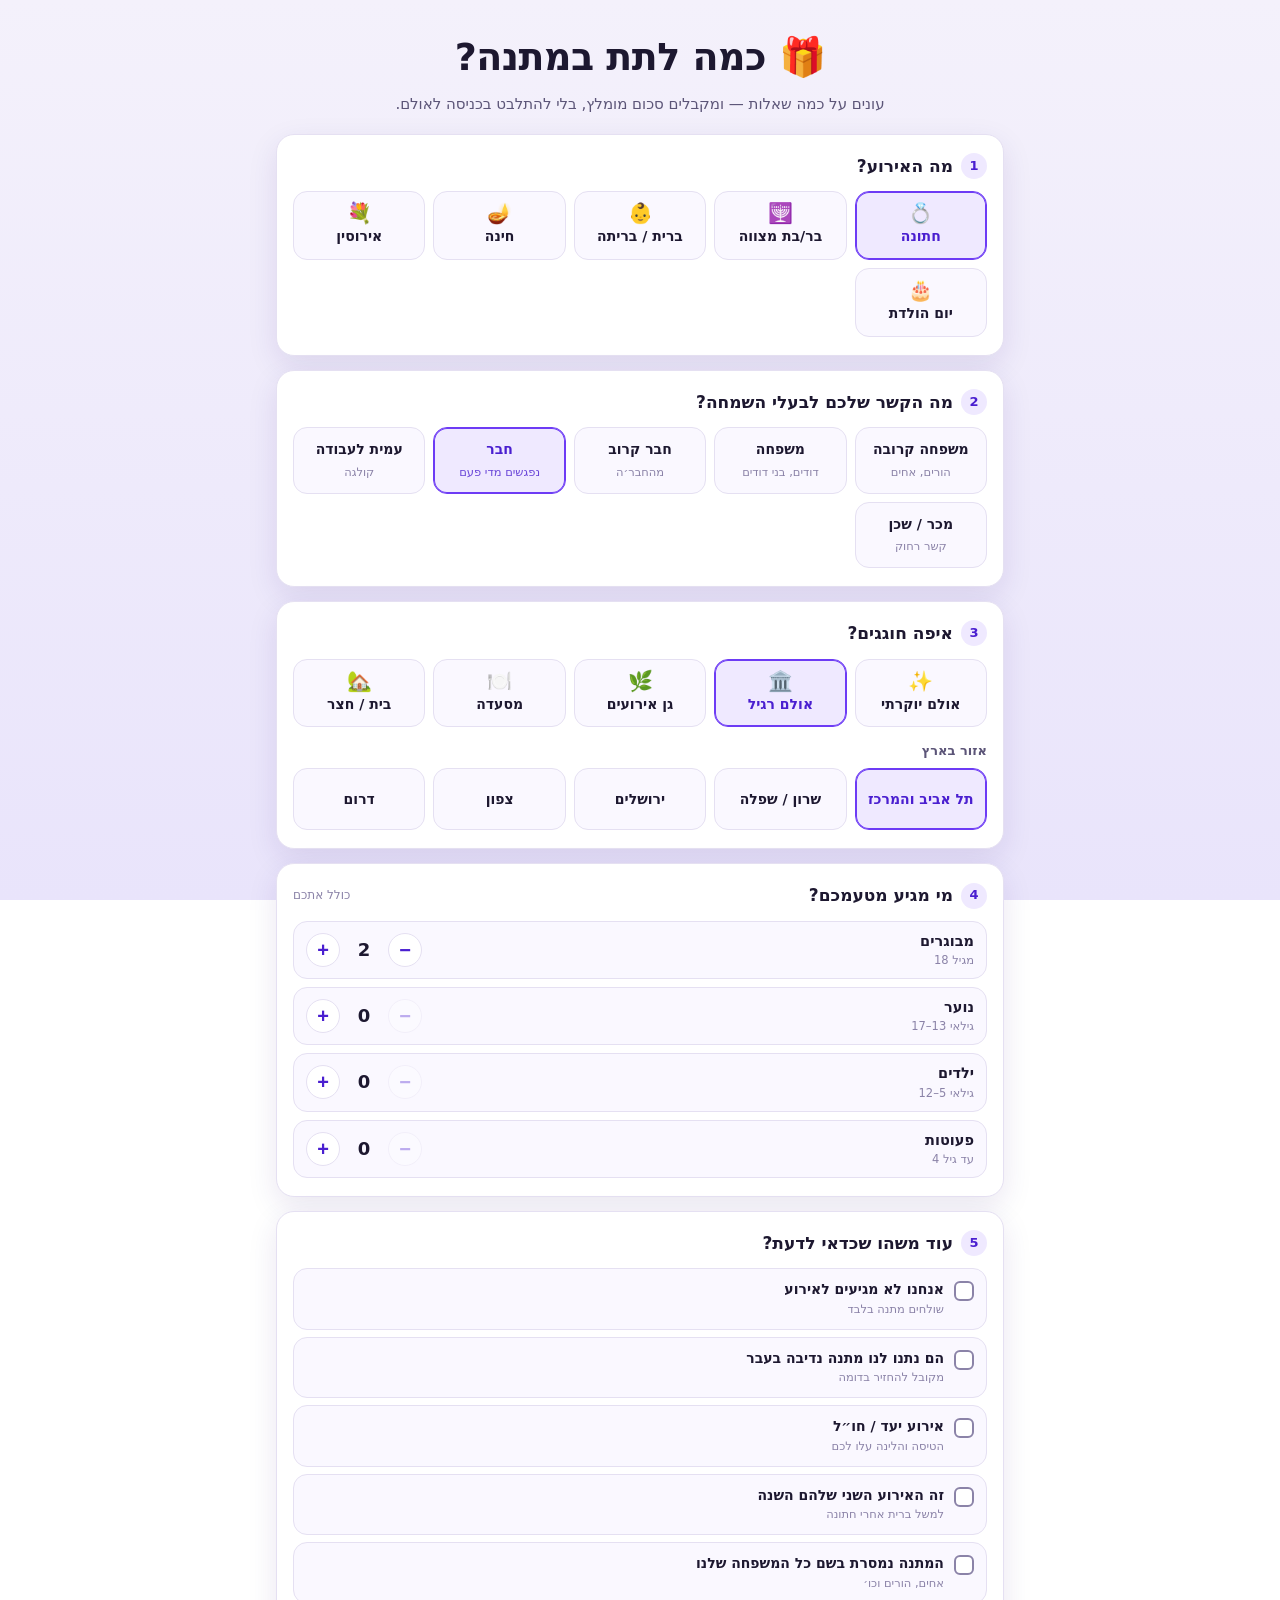
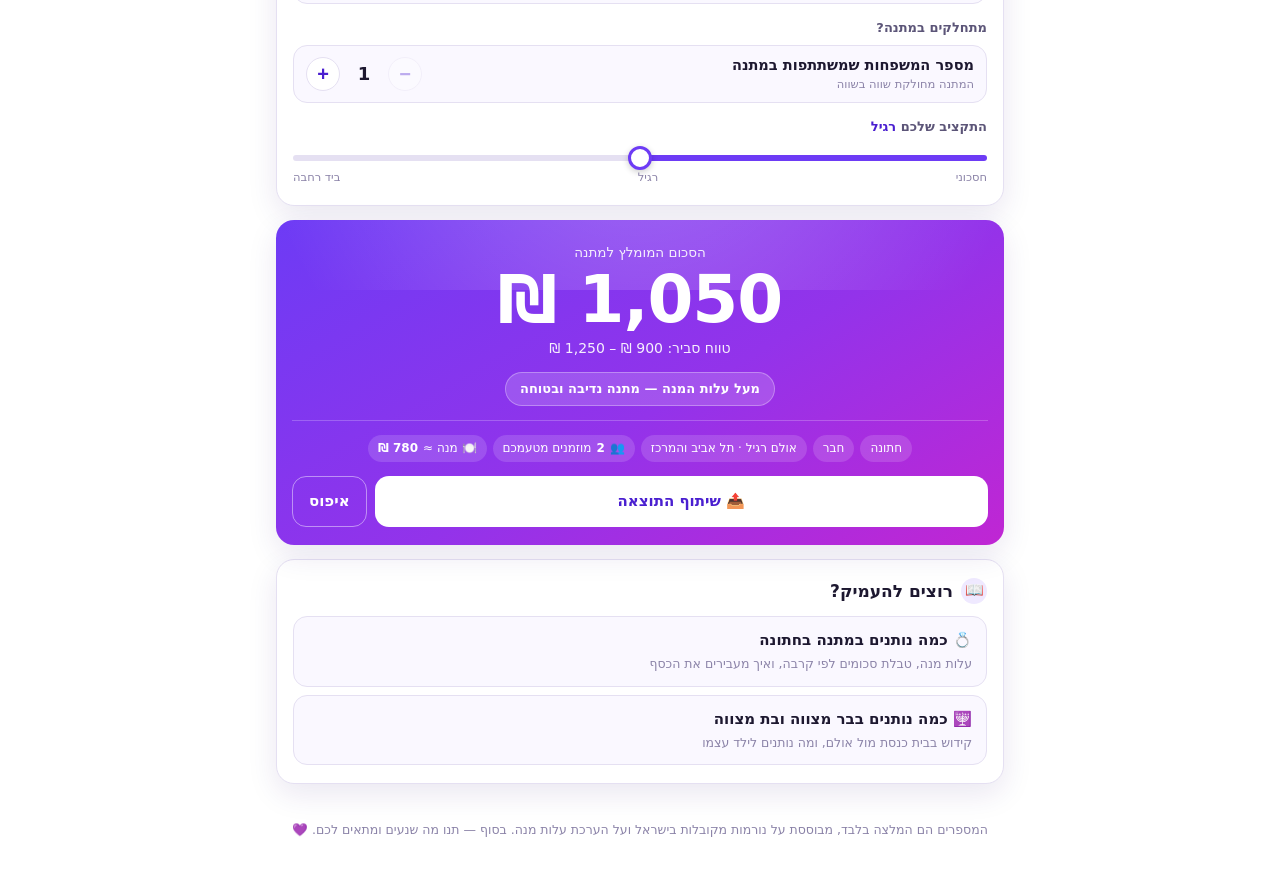
==== commit df34b5ca: "Replace the reactions widget and visit counter with the engagement service The site had two half-mea" ====
--- a/index.html
+++ b/index.html
@@ -231,11 +231,24 @@
   }
   .more a:hover{border-color:var(--brand)}
   .more a small{display:block;font-weight:400;font-size:12.5px;color:var(--ink-faint);margin-top:2px}
-  #visitCounter{margin-top:6px}
-  #visitCounter b{color:var(--ink-soft)}
 
   .disabled-block{opacity:.4;pointer-events:none;filter:grayscale(.5)}
   @media (max-width:380px){ .chips{grid-template-columns:repeat(2,1fr)} }
+
+/* ── לייקים, צפיות ותגובות ──
+   הרכיבים מגיעים עם העיצוב שלהם וקוראים את המשתנים האלה, אז מיפוי אחד
+   מספיק כדי שיירשו את הצבעים של האתר — כולל המצב הכהה. */
+.engage{margin:18px 0}
+.engage-bar{display:flex;flex-wrap:wrap;align-items:center;gap:14px;margin-bottom:14px}
+[data-tells]{
+  --tlx-fg:var(--ink);
+  --tlx-muted:var(--ink-faint);
+  --tlx-card:var(--card);
+  --tlx-border:var(--line);
+  --tlx-accent:var(--brand);
+  --tlx-accent-fg:var(--card);
+  --tlx-radius:18px;
+}
 </style>
 </head>
 <body>
@@ -319,13 +332,18 @@
     </div>
   </section>
 
-  <div id="feedback"></div>
+  <section class="engage" aria-label="לייקים ותגובות">
+    <div class="engage-bar">
+      <div data-tells="likes"></div>
+      <div data-tells="views"></div>
+    </div>
+    <div data-tells="comments"></div>
+  </section>
 
   <p class="note">
     המספרים הם המלצה בלבד, מבוססת על נורמות מקובלות בישראל ועל הערכת עלות מנה.
     בסוף — תנו מה שנעים ומתאים לכם. 💜
   </p>
-  <p class="note" id="visitCounter" hidden>👀 <b data-count>0</b> בדיקות באתר עד כה</p>
 </div>
 
 <div class="toast" id="toast"></div>
@@ -707,7 +725,7 @@
 $('#shareBtn').addEventListener('click', doShare);
 $('#resetBtn').addEventListener('click', reset);
 </script>
-<script src="site.js"></script>
-<script src="feedback.js"></script>
+<script src="site.js?v=2"></script>
+<script src="https://web-feeds.shayh22.workers.dev/embed.js" data-site="st_AZZqe57hSzXi" defer></script>
 </body>
 </html>
